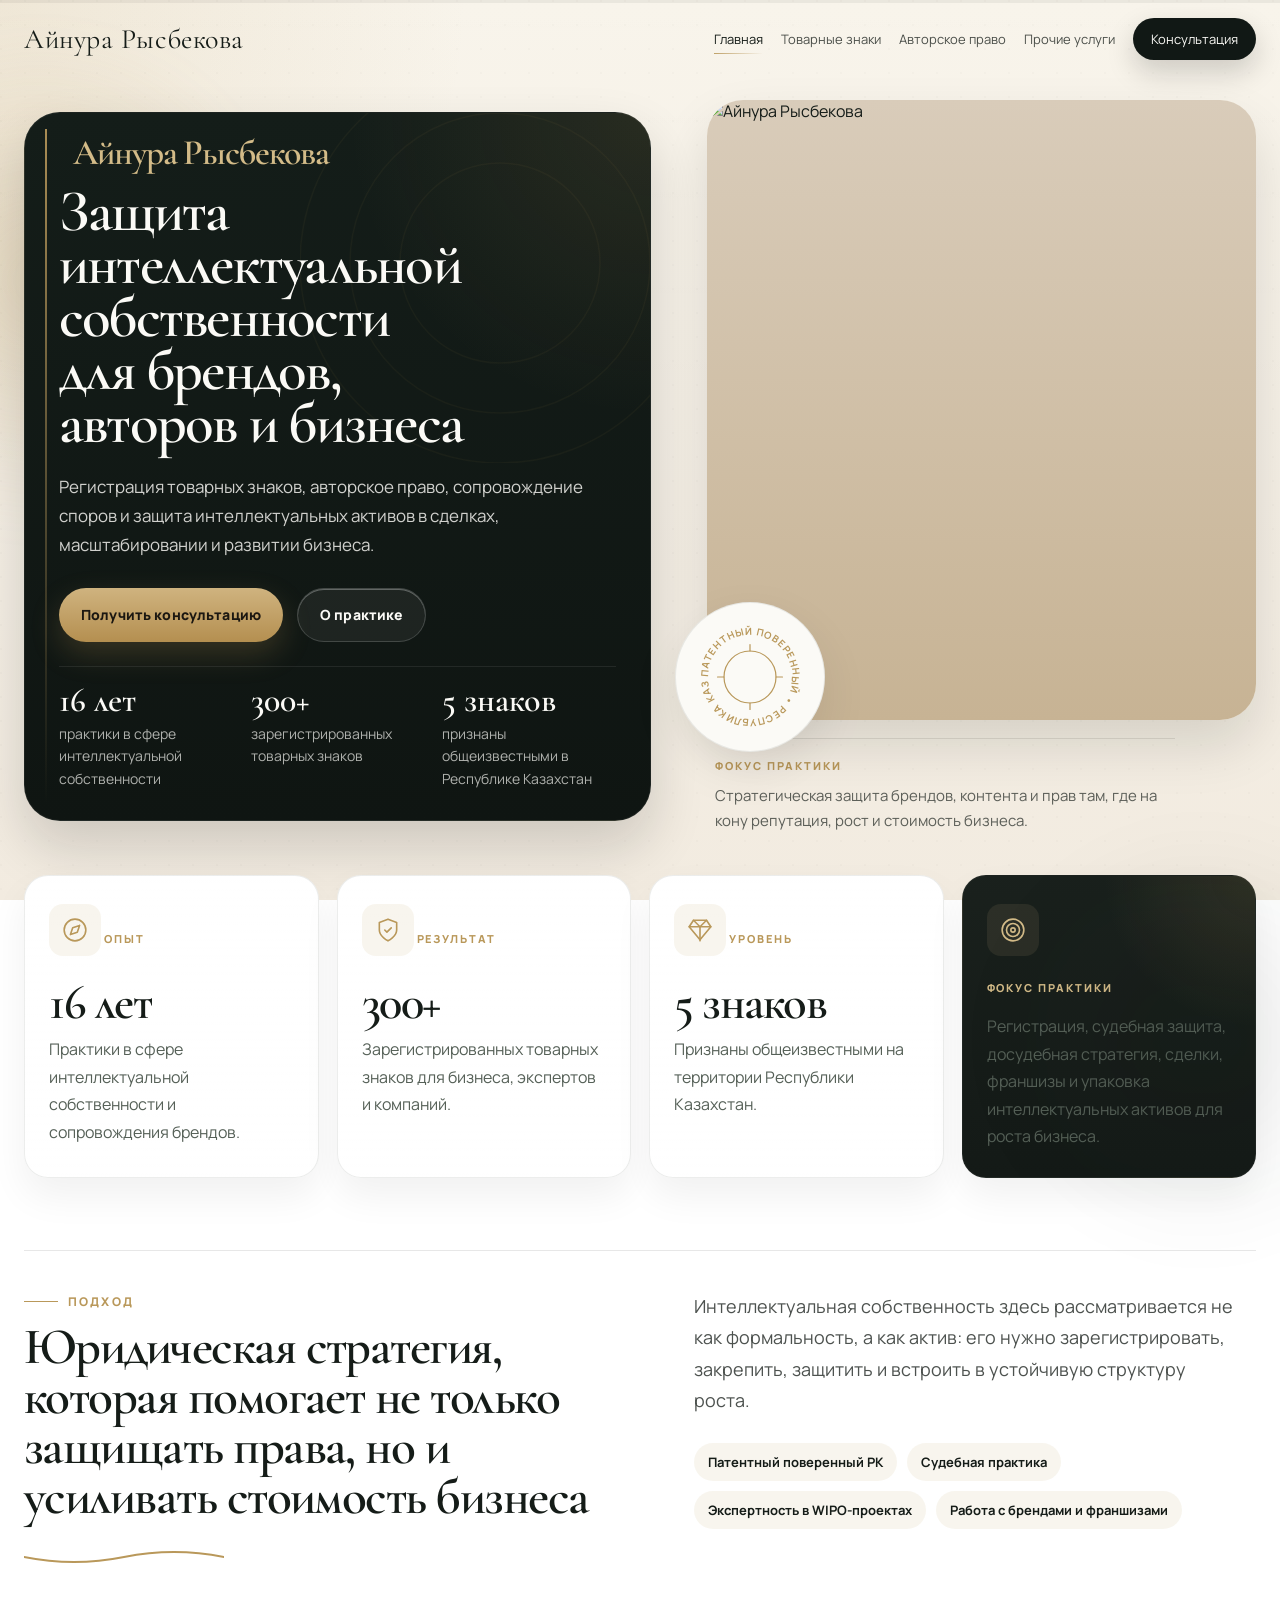
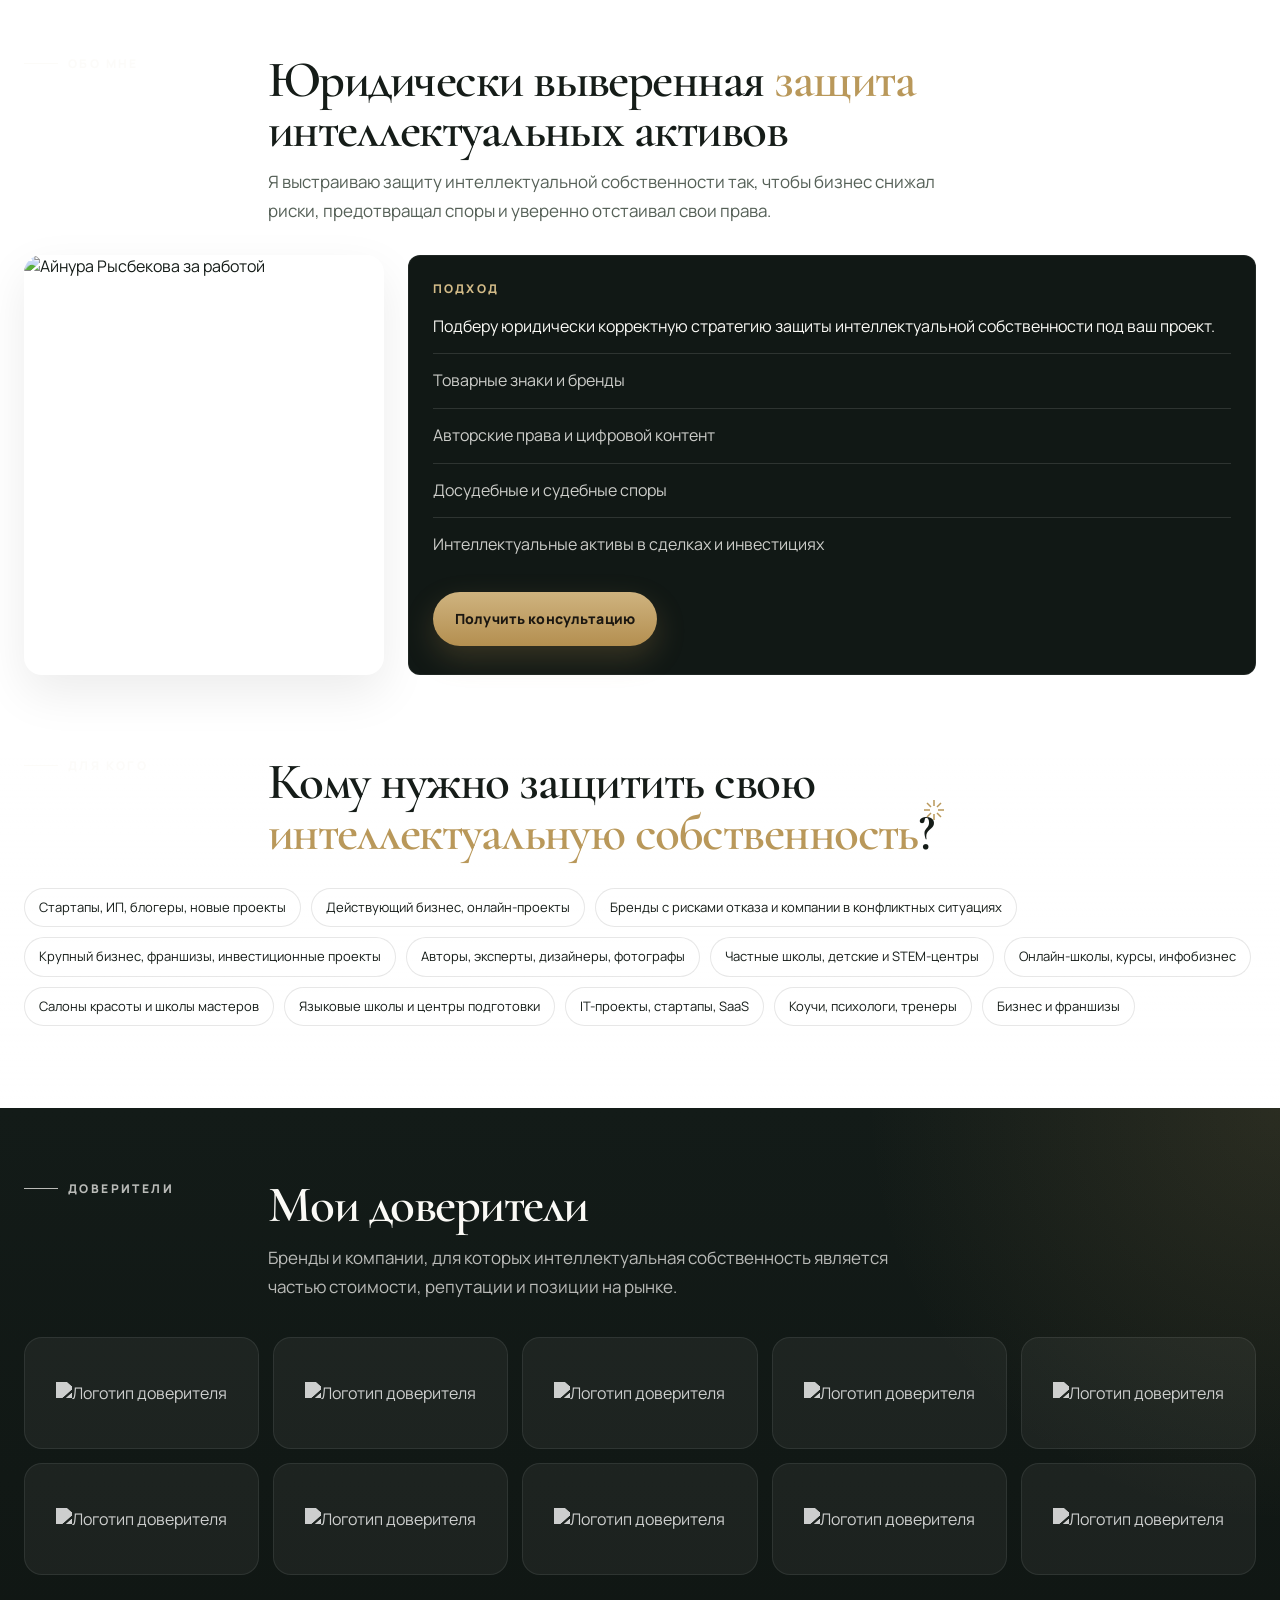
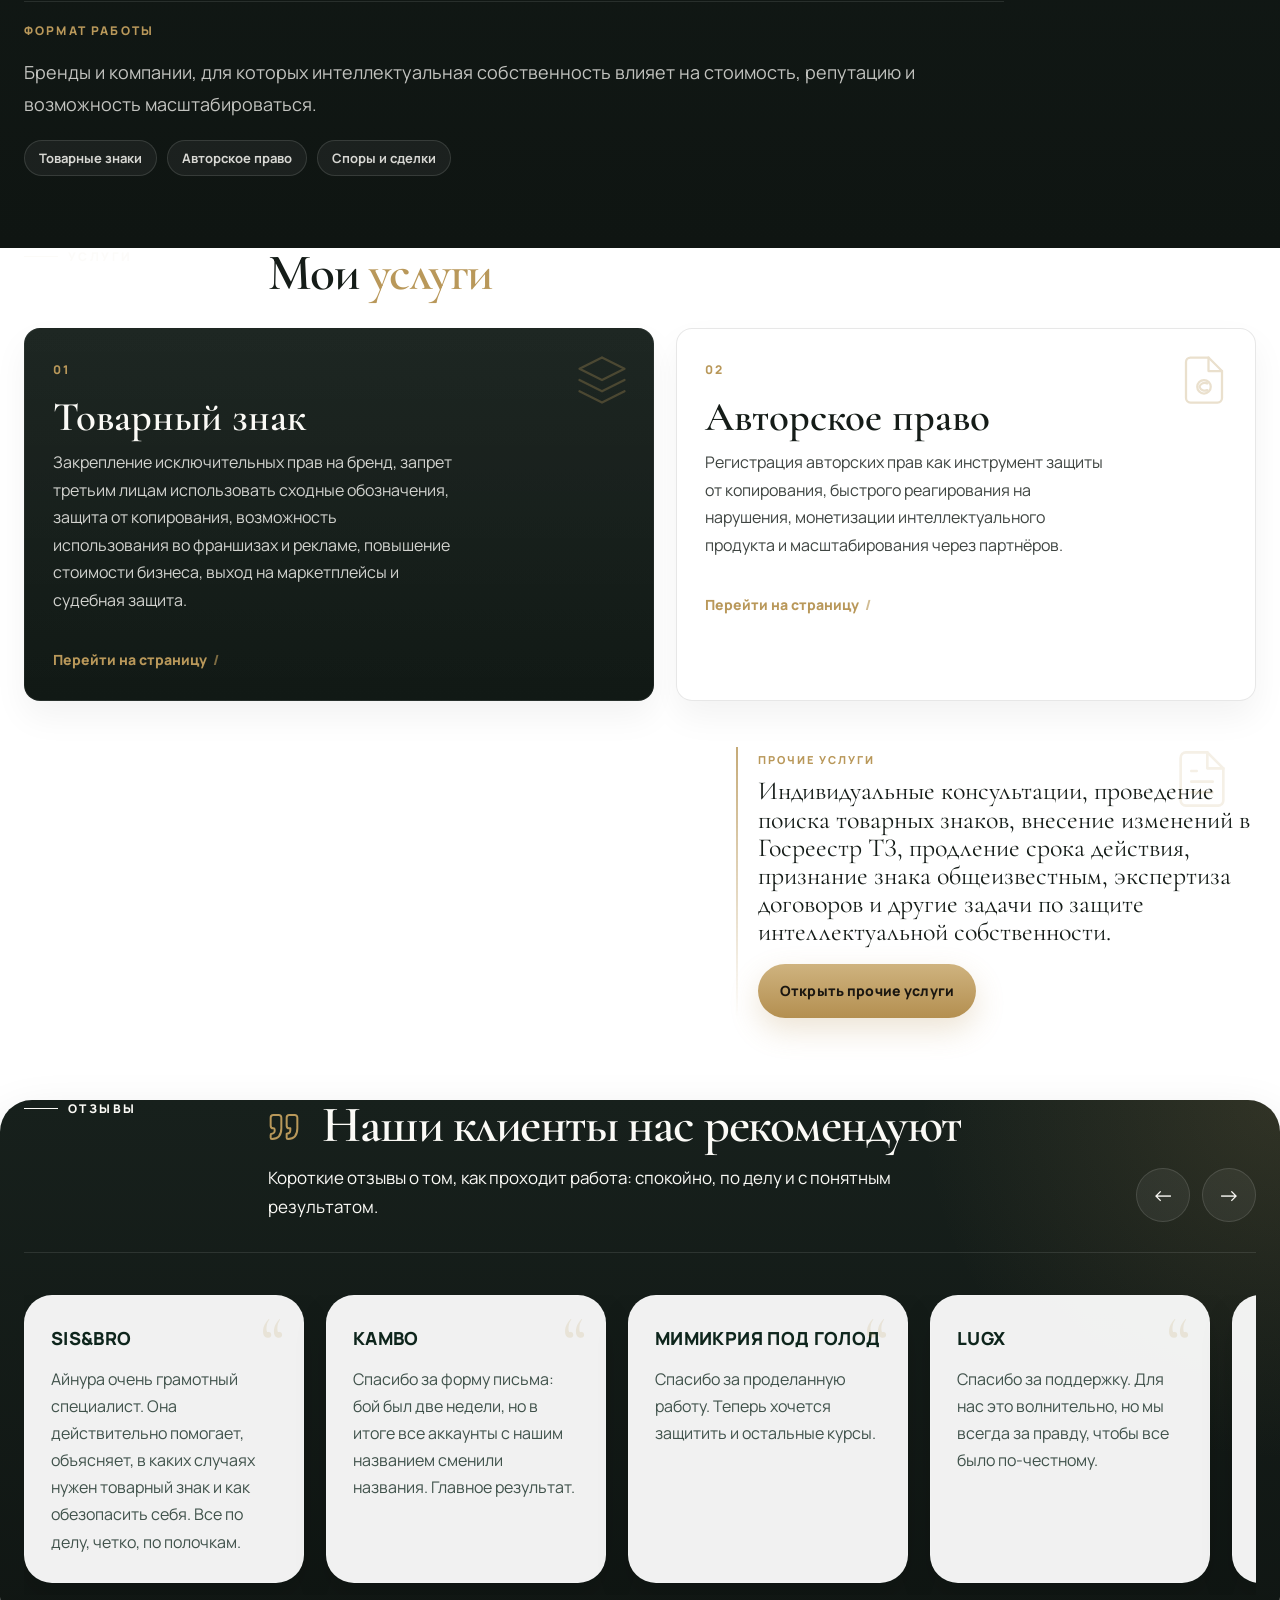
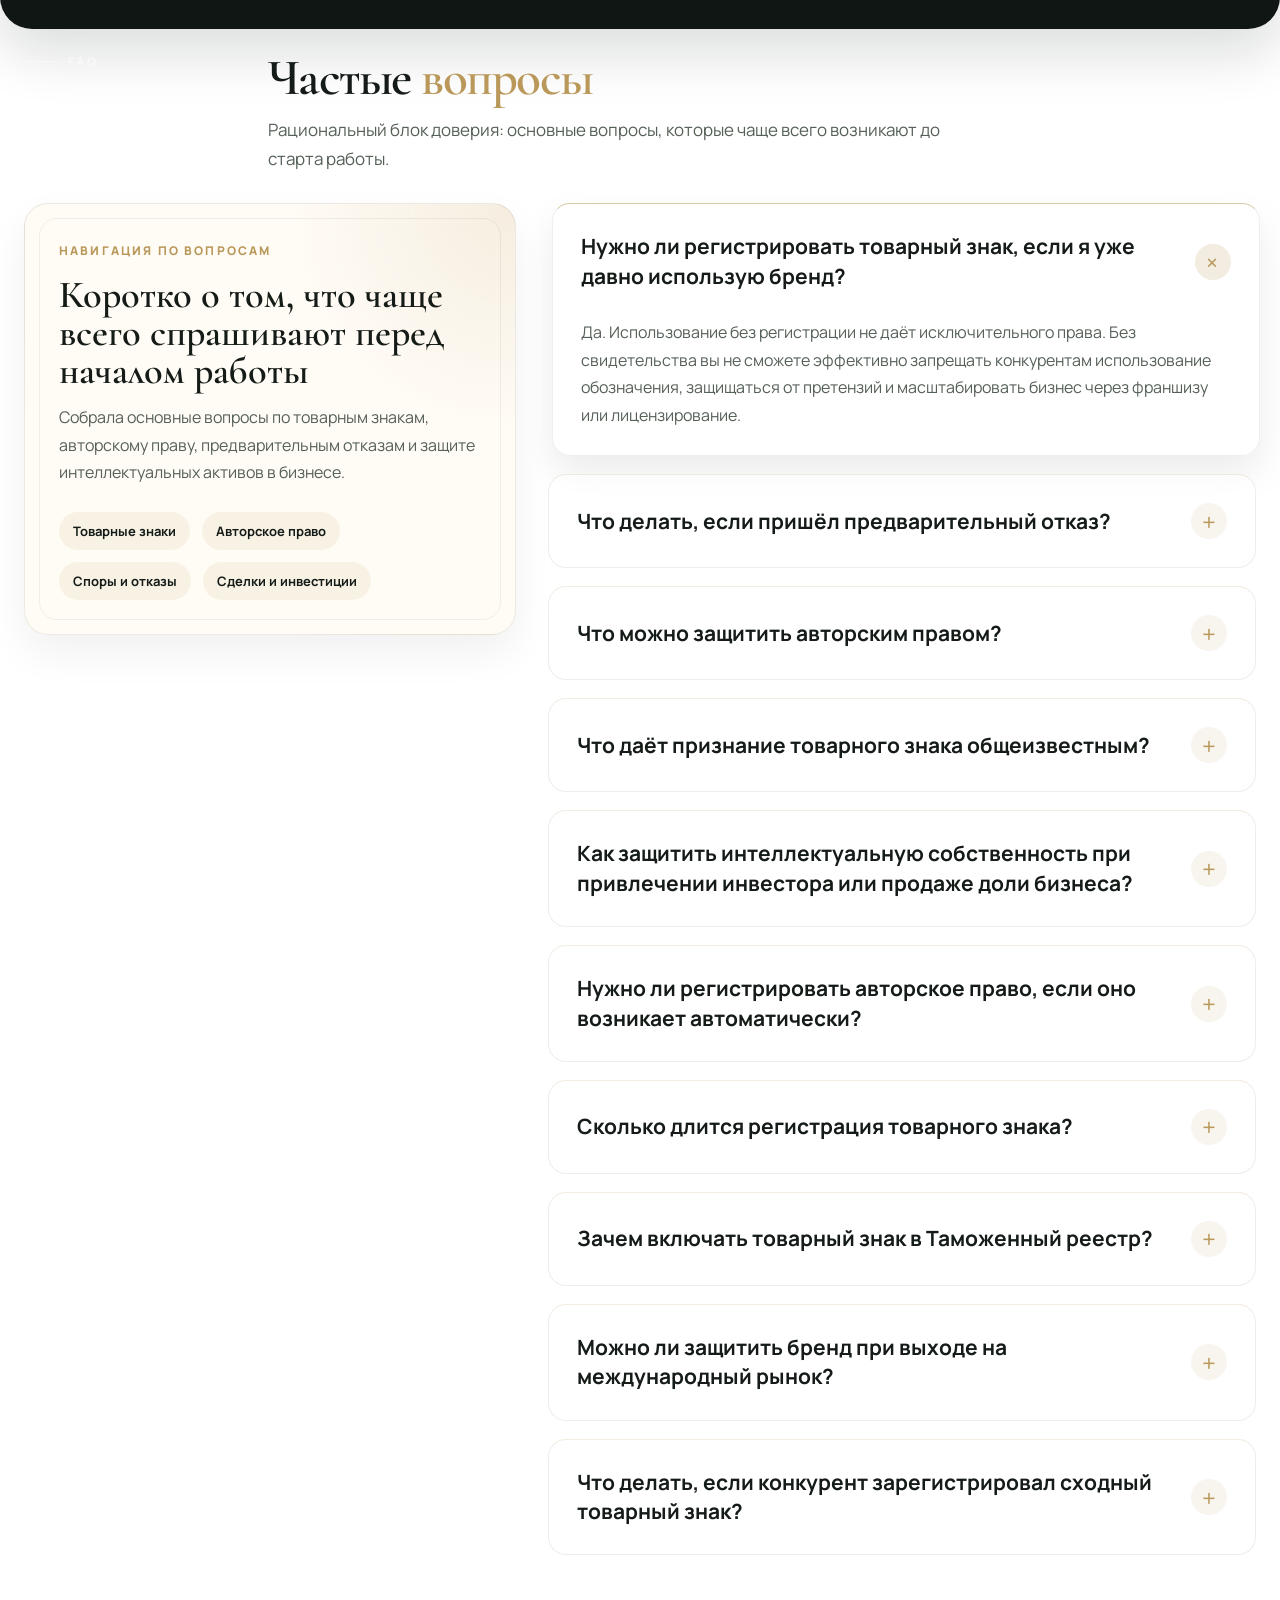
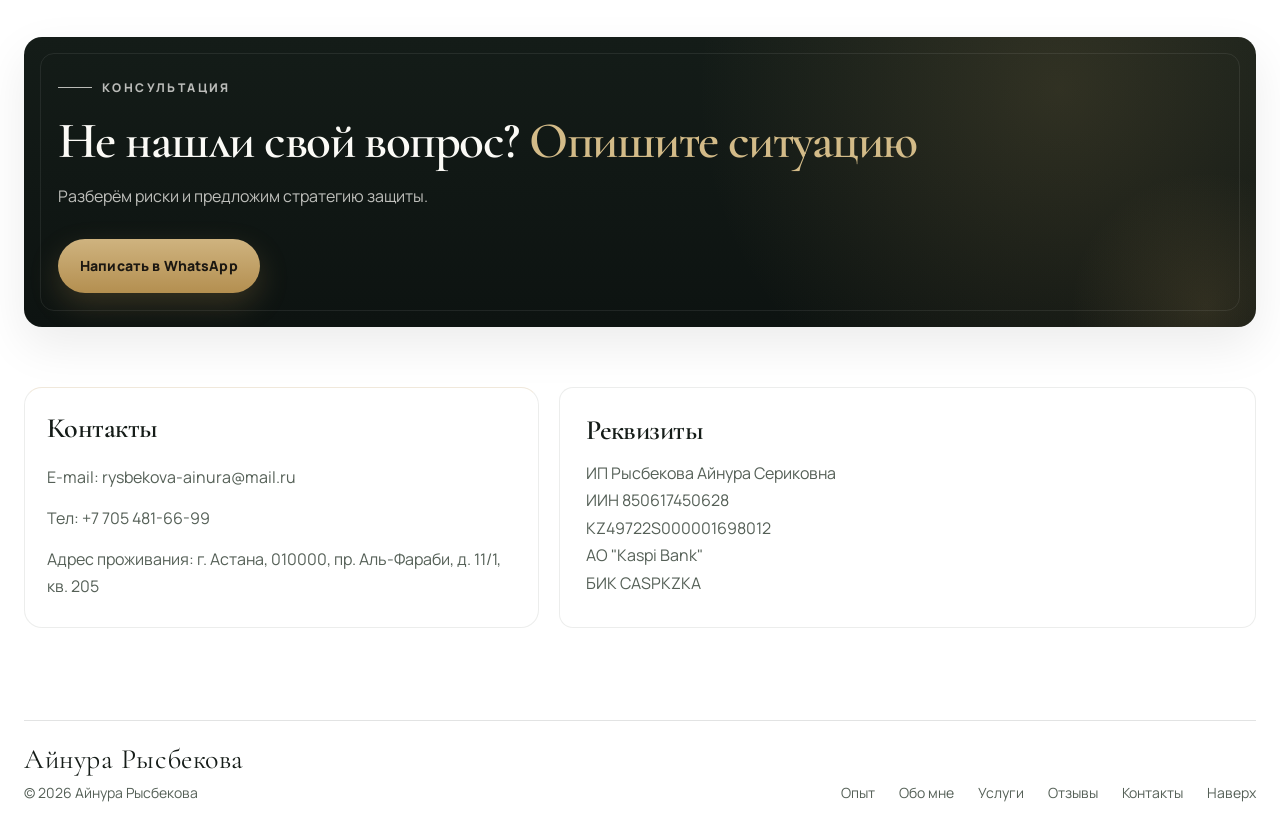
==== about.html @ f9c55a54 "Finalize premium site redesign" ====
<!DOCTYPE html>
<html lang="ru">
  <head>
    <meta charset="UTF-8" />
    <meta http-equiv="refresh" content="0; url=./index.html#about" />
    <title>Переадресация…</title>
  </head>
  <body>
    <script>
      window.location.replace("./index.html#about");
    </script>
  </body>
</html>
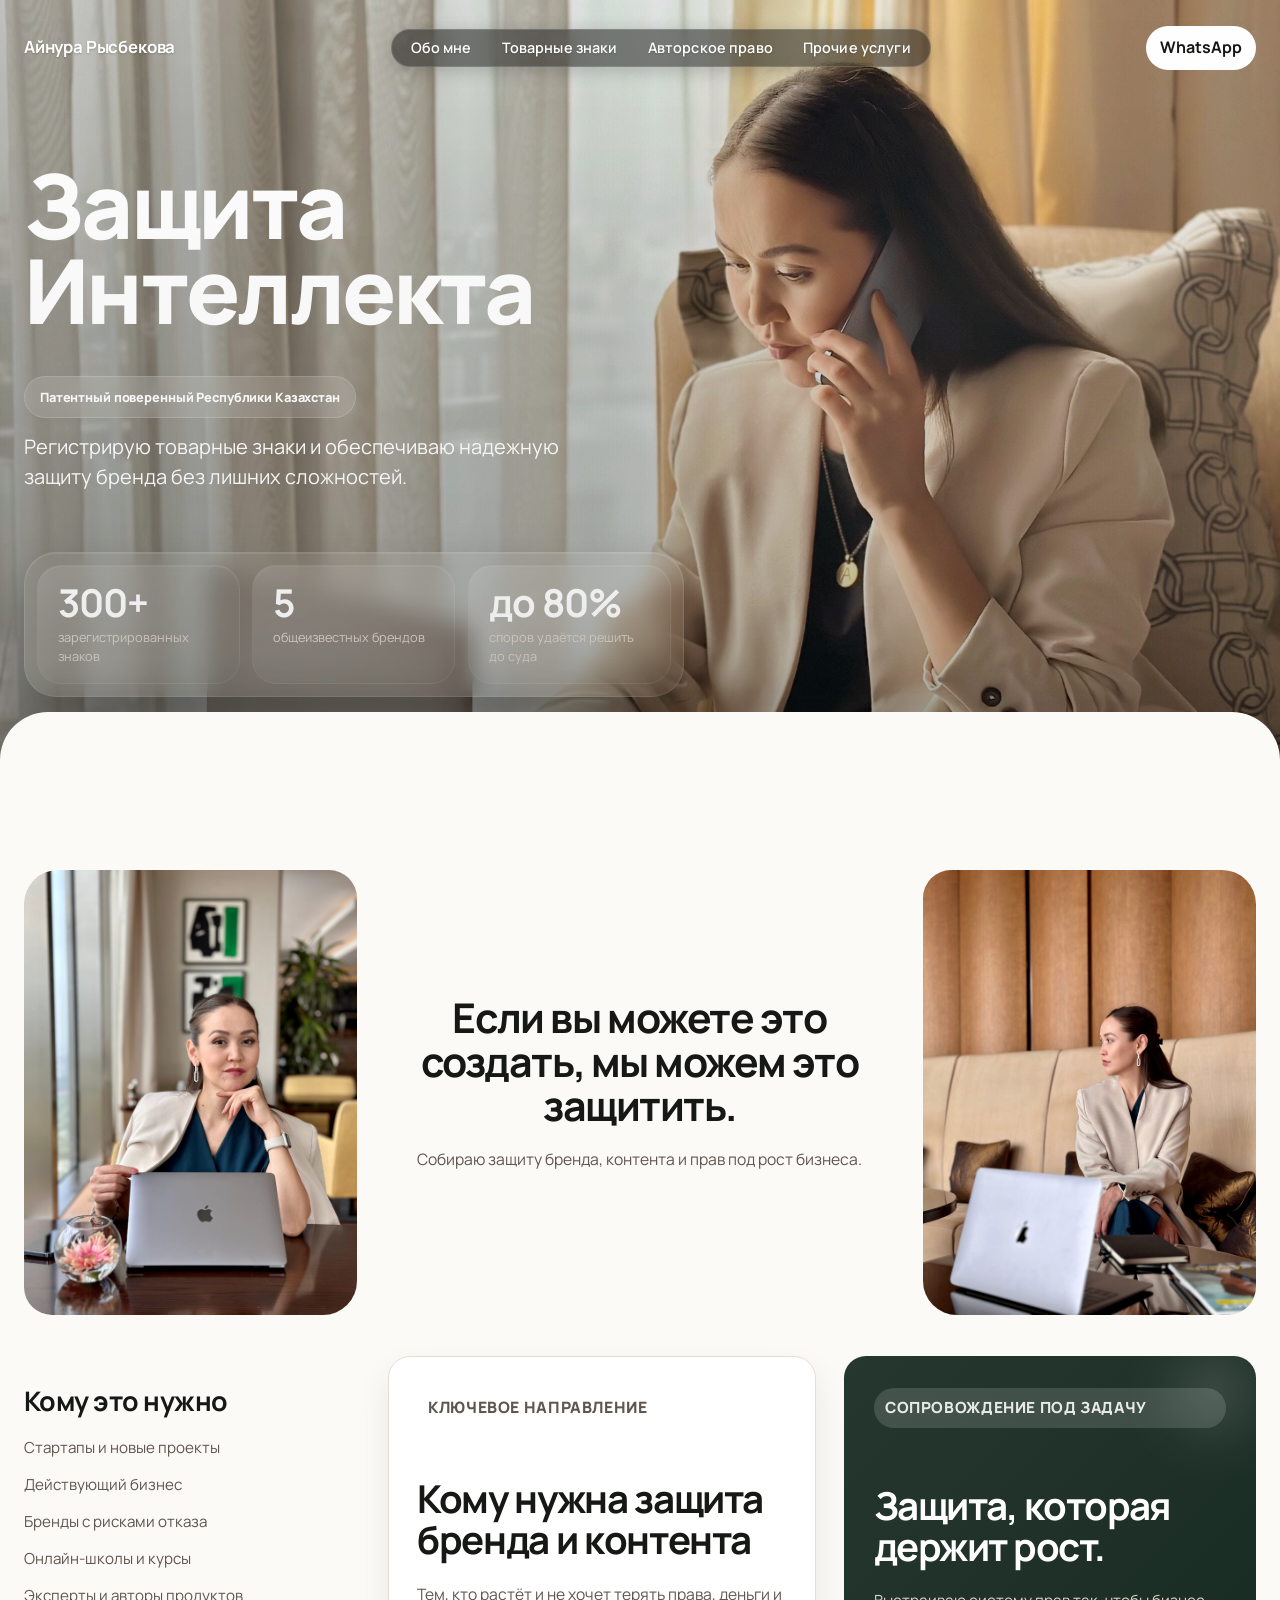
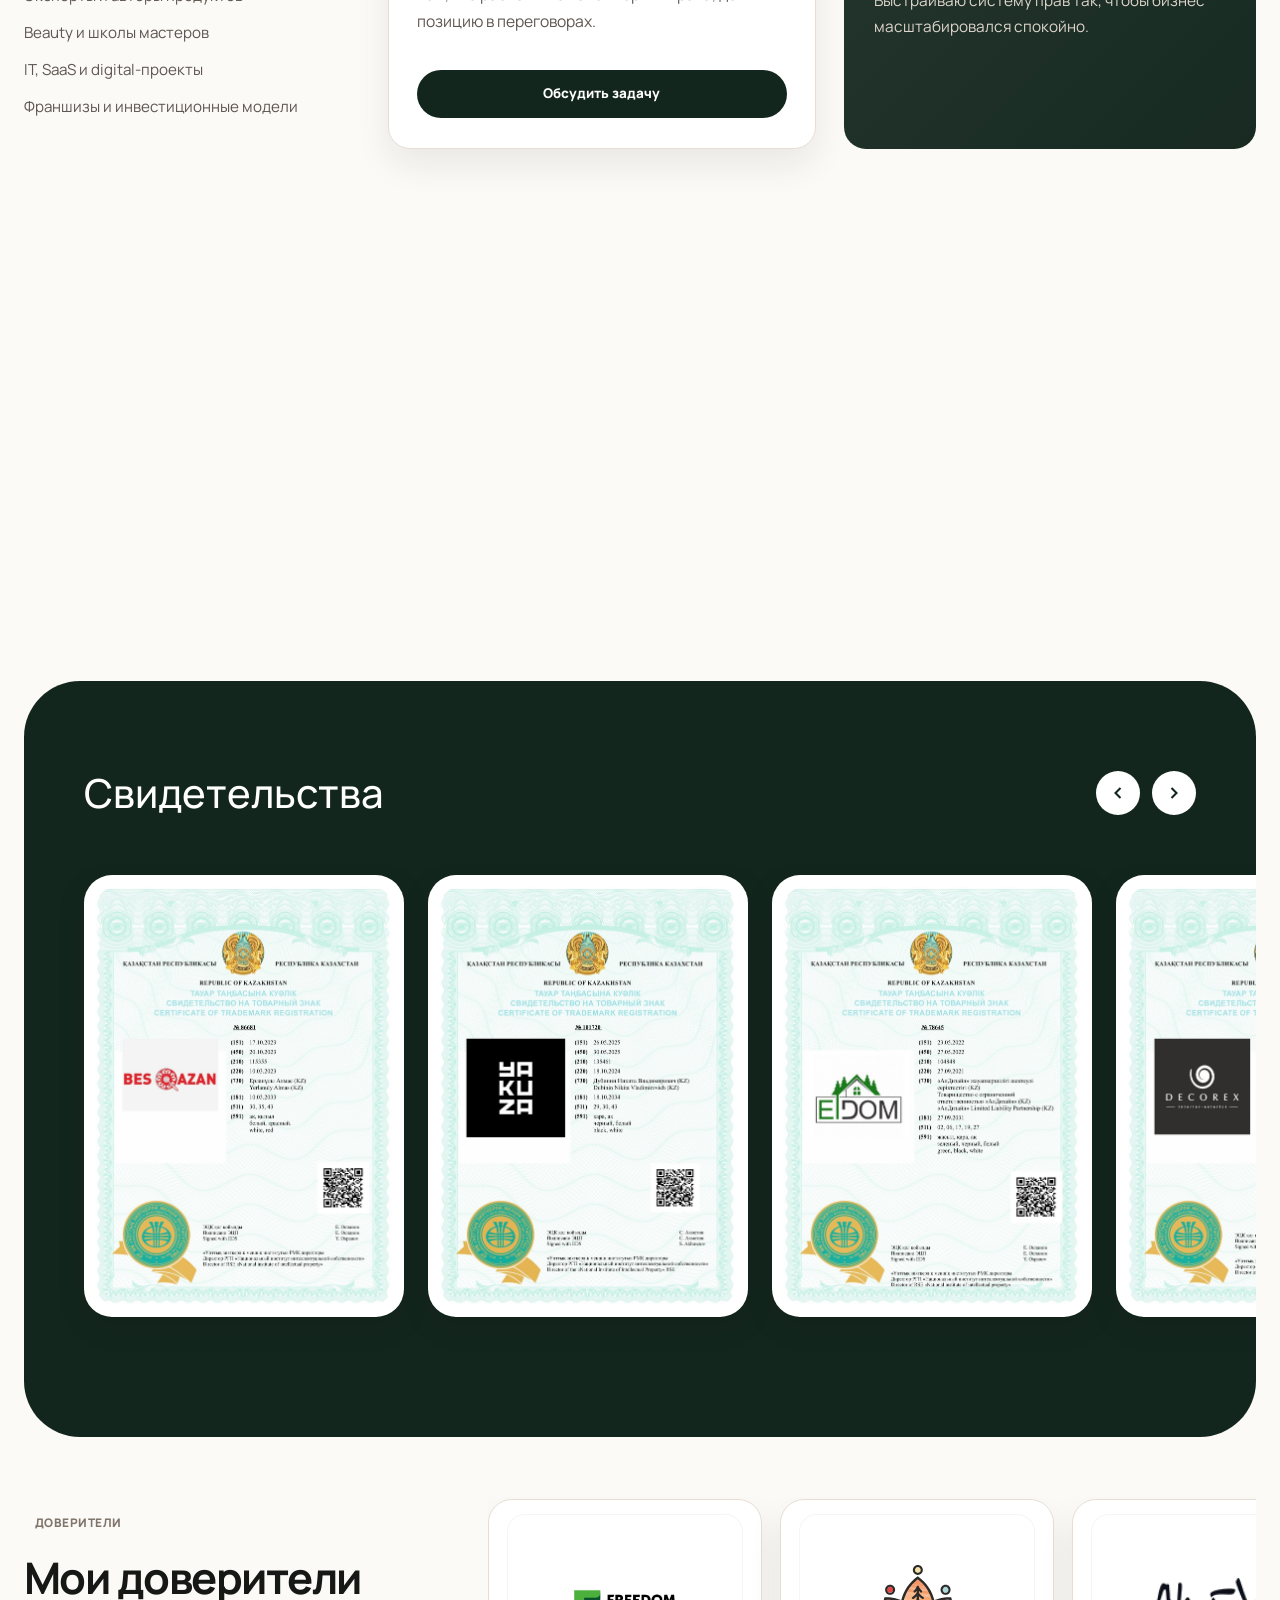
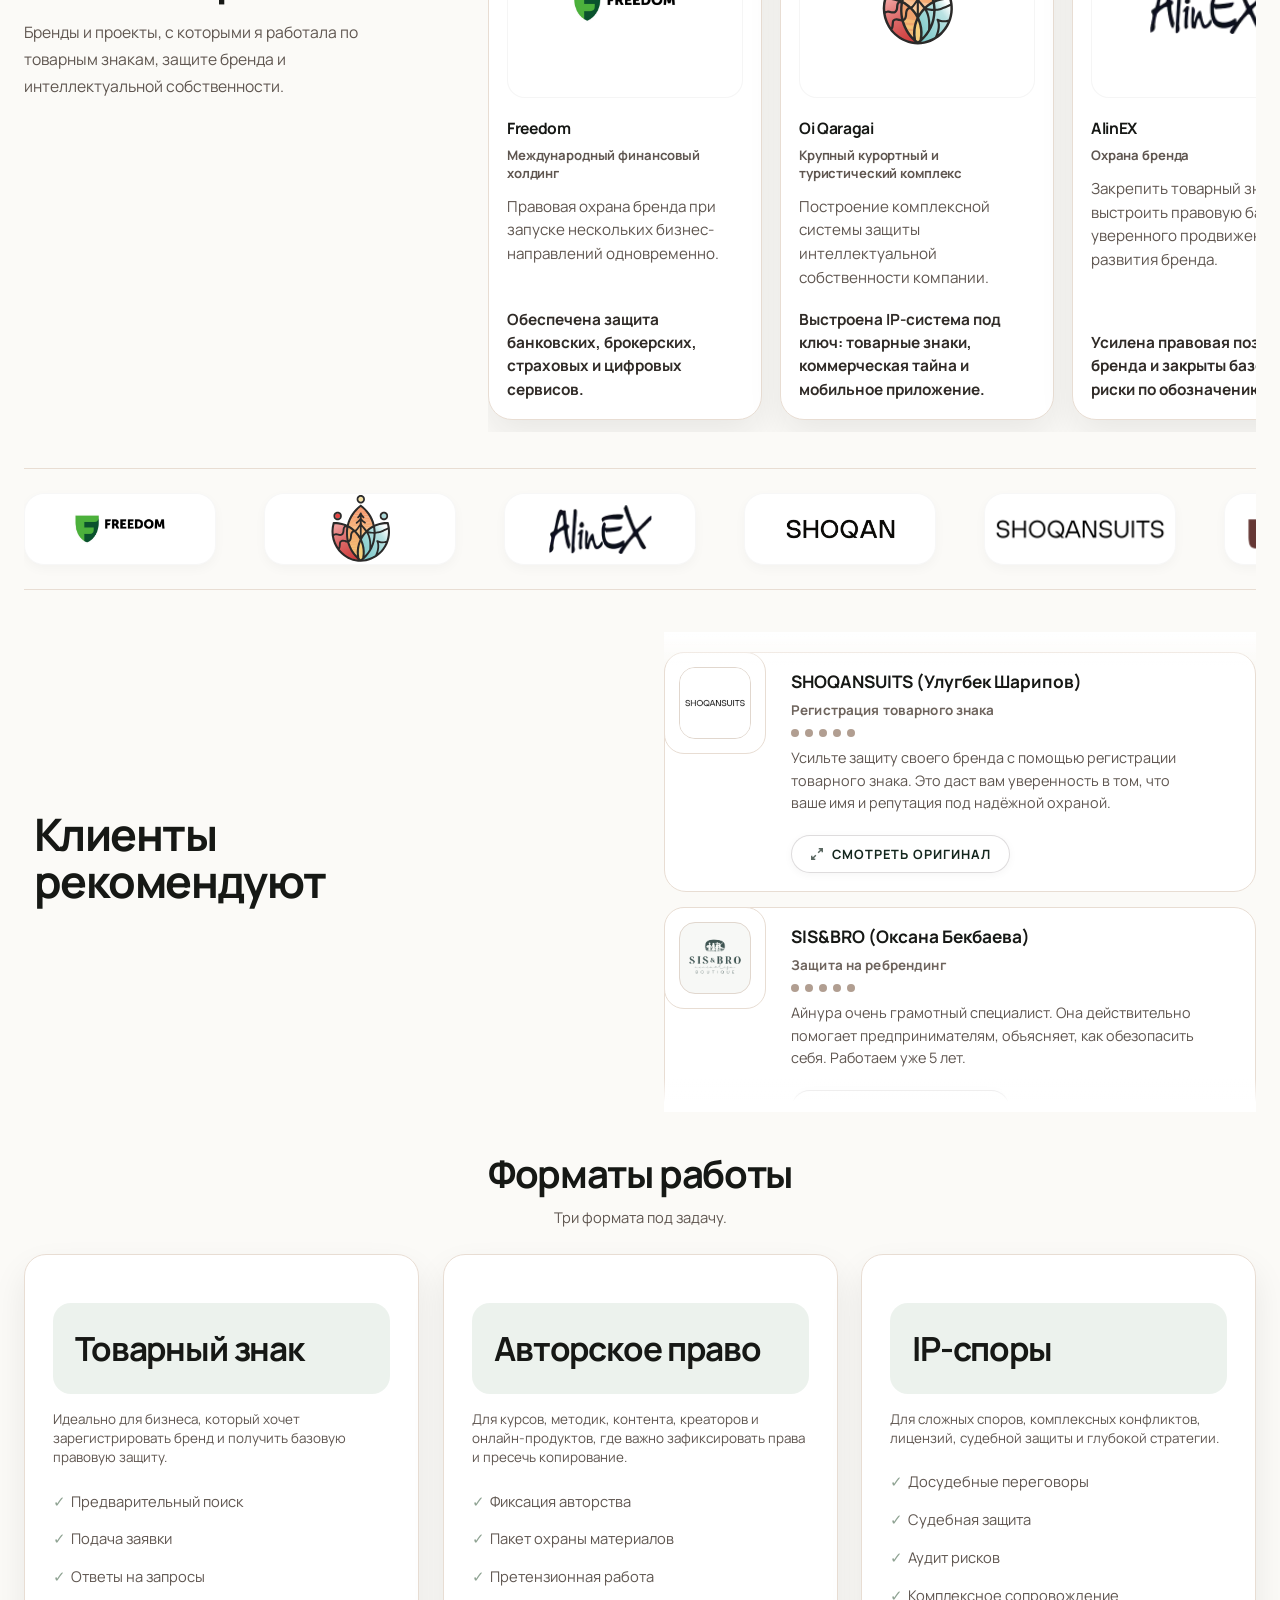
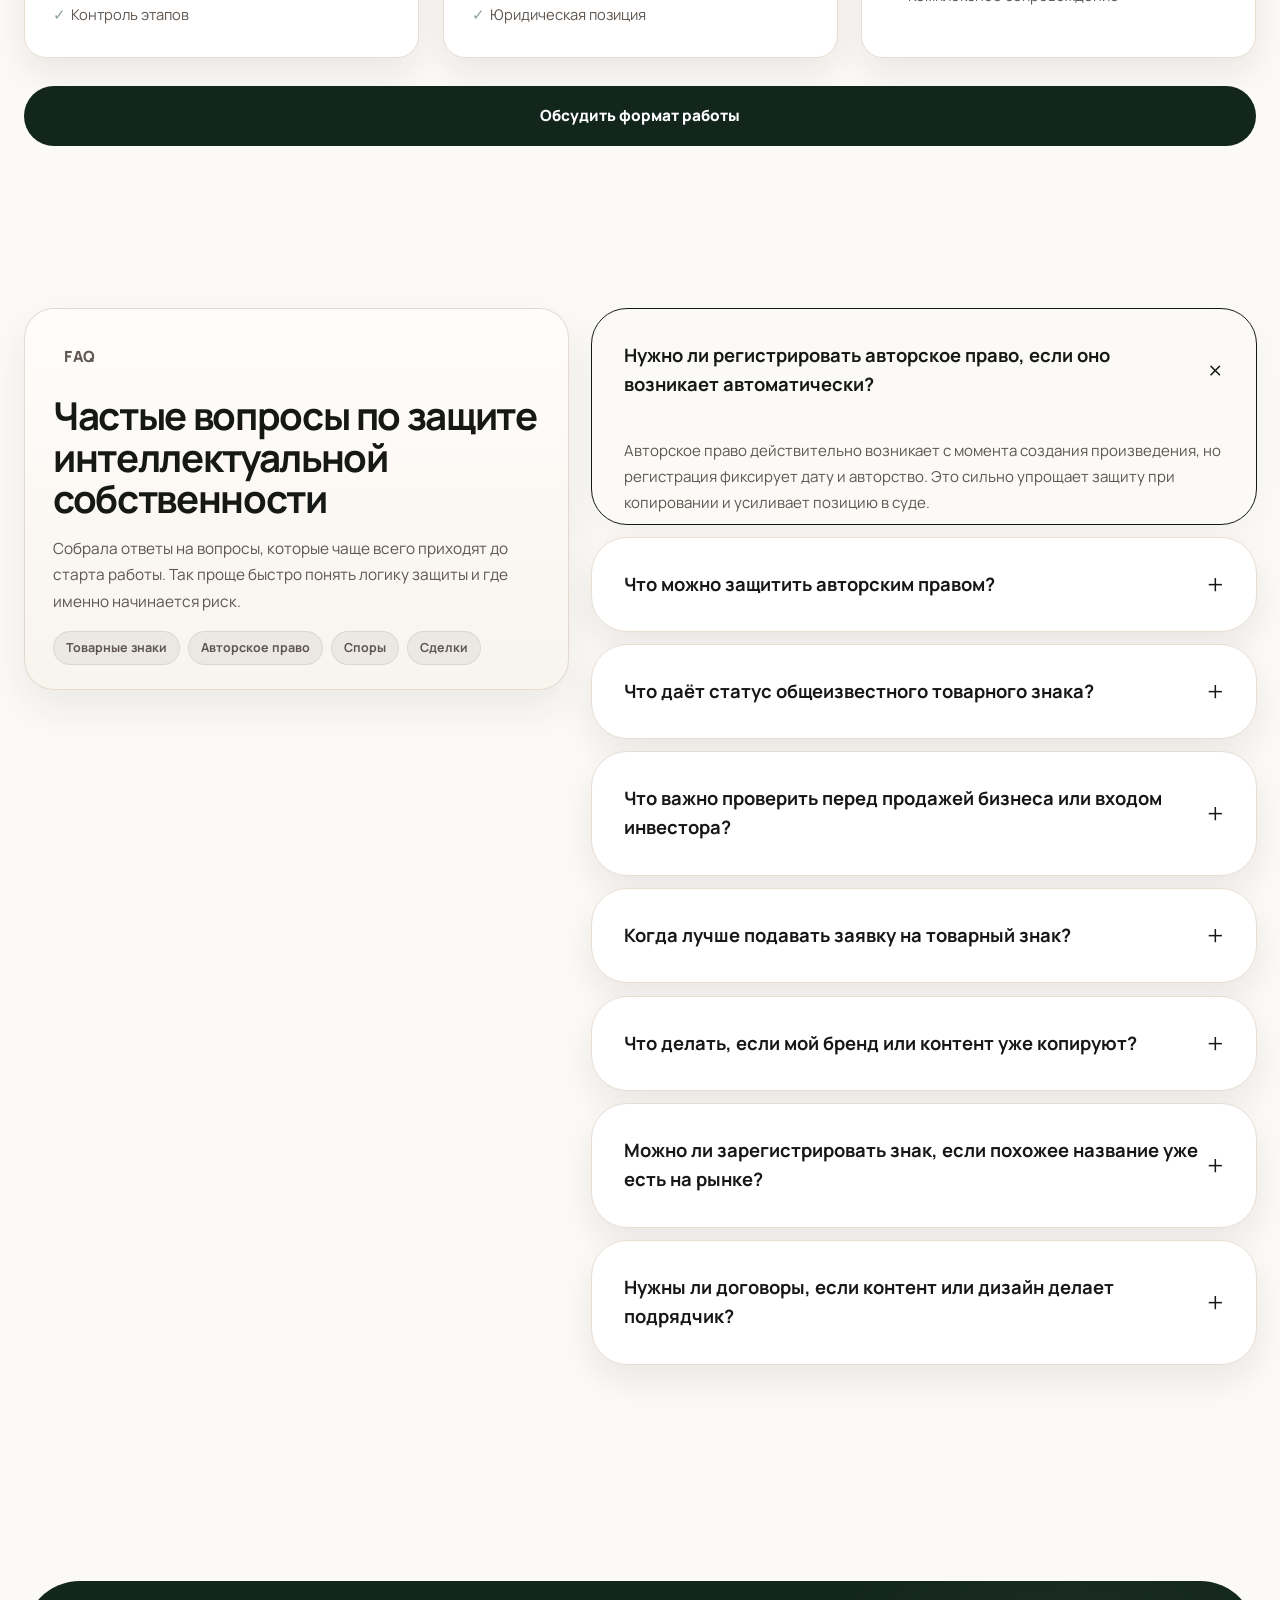
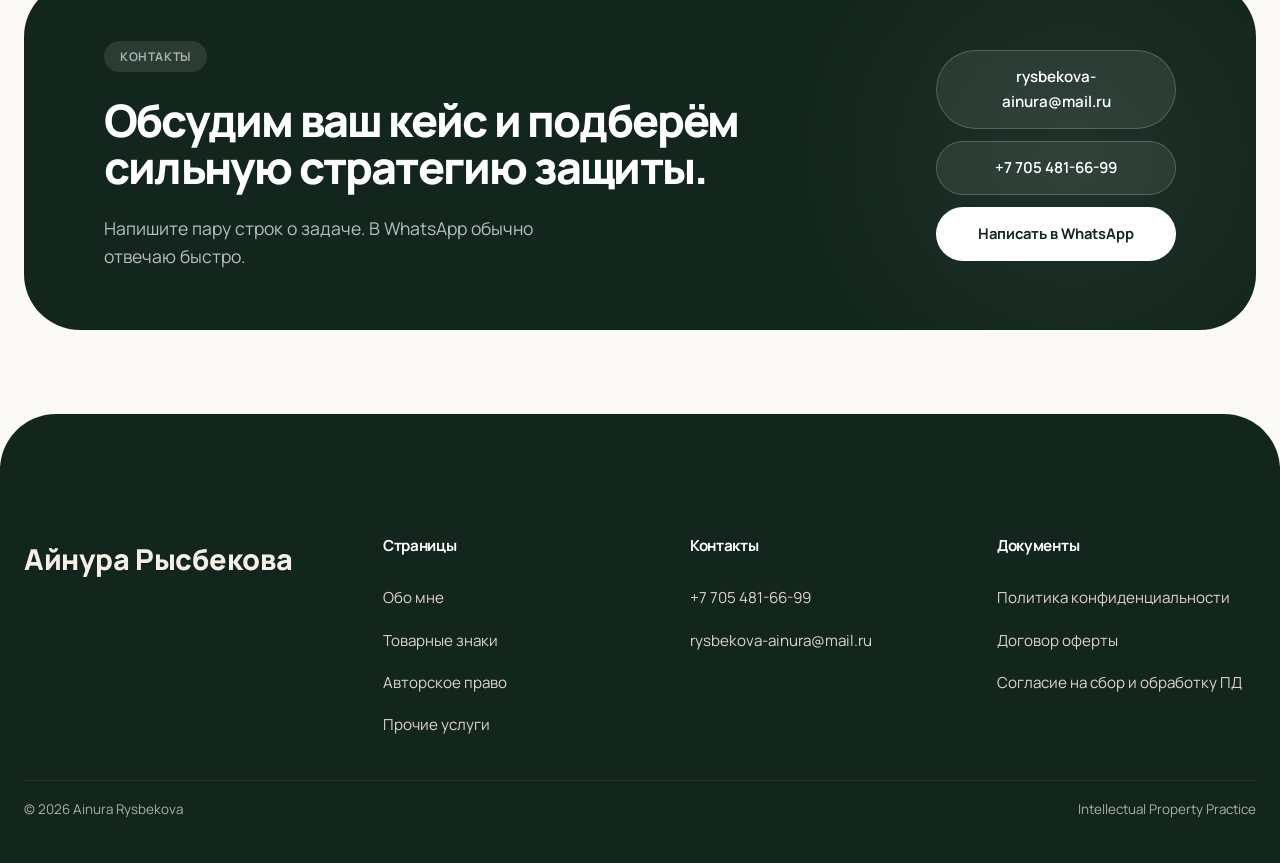
==== commit 0db9848b: "Add SVG favicon and adjust client chip sizing" ====
--- a/about.html
+++ b/about.html
@@ -2,6 +2,7 @@
 <html lang="ru">
   <head>
     <meta charset="UTF-8" />
+    <link rel="icon" href="favicon.svg" type="image/svg+xml" />
     <meta http-equiv="refresh" content="0; url=./index.html#about" />
     <title>Переадресация…</title>
   </head>
